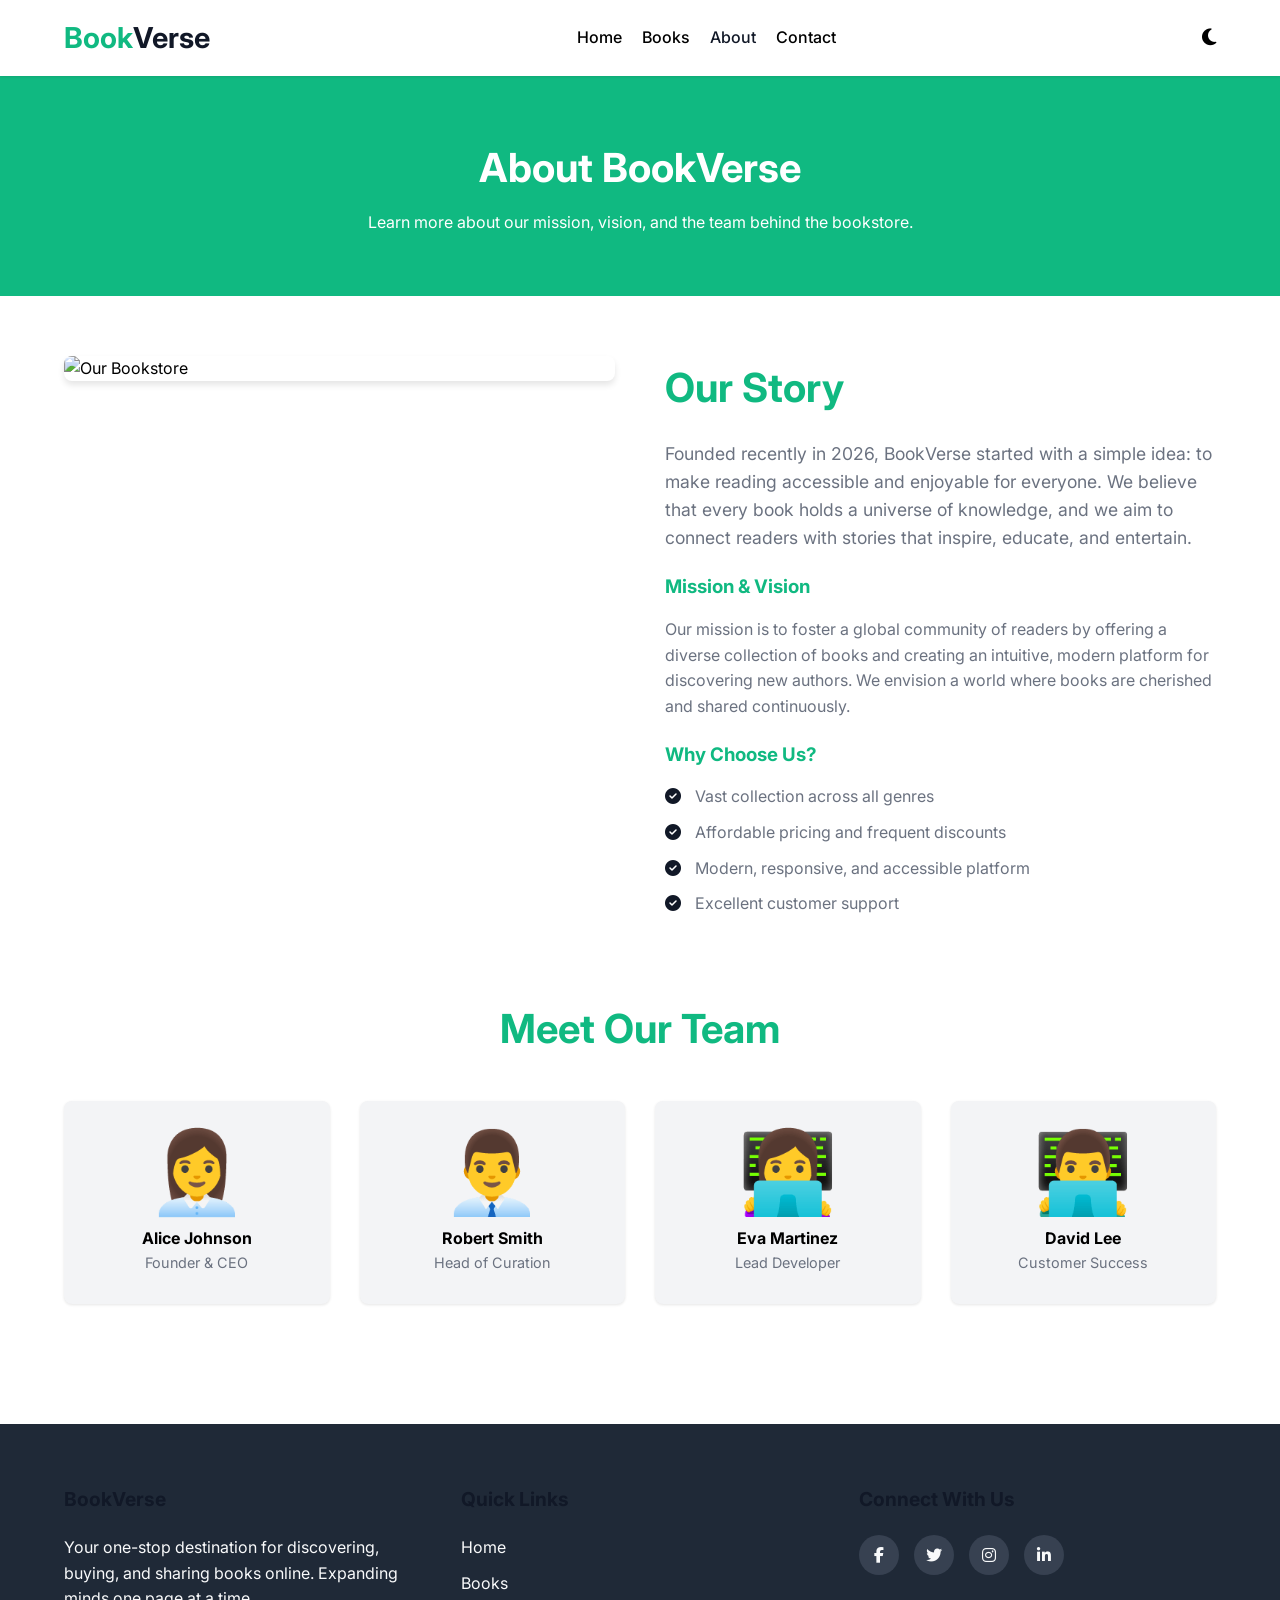
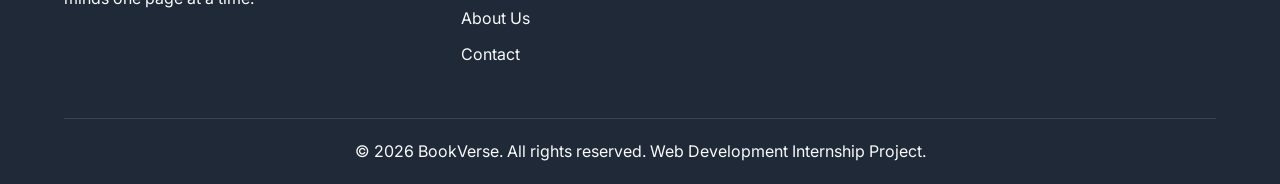
==== about.html @ 565a5a65 "commit" ====
<!DOCTYPE html>
<html lang="en">
<head>
    <meta charset="UTF-8">
    <meta name="viewport" content="width=device-width, initial-scale=1.0">
    <title>BookVerse | About Us</title>
    <!-- Google Fonts -->
    <link href="https://fonts.googleapis.com/css2?family=Inter:wght@300;400;500;600;700&display=swap" rel="stylesheet">
    <!-- FontAwesome for Icons -->
    <link rel="stylesheet" href="https://cdnjs.cloudflare.com/ajax/libs/font-awesome/6.4.0/css/all.min.css">
    <!-- Custom CSS -->
    <link rel="stylesheet" href="style.css">
</head>
<body>
    <!-- Navigation Bar -->
    <nav class="navbar">
        <div class="container nav-container">
            <a href="index.html" class="logo">Book<span>Verse</span></a>
            
            <ul class="nav-links">
                <li><a href="index.html">Home</a></li>
                <li><a href="books.html">Books</a></li>
                <li><a href="about.html" class="active">About</a></li>
                <li><a href="contact.html">Contact</a></li>
            </ul>
            
            <div class="nav-actions">
                <button id="theme-toggle" class="theme-toggle" aria-label="Toggle Theme">
                    <i class="fas fa-moon"></i>
                </button>
                <div class="hamburger">
                    <span></span>
                    <span></span>
                    <span></span>
                </div>
            </div>
        </div>
    </nav>

    <!-- Page Header -->
    <header class="page-header">
        <div class="container">
            <h1>About BookVerse</h1>
            <p>Learn more about our mission, vision, and the team behind the bookstore.</p>
        </div>
    </header>

    <!-- About Section -->
    <section class="about-section">
        <div class="container about-grid">
            <div>
                <img src="https://images.unsplash.com/photo-1521587760476-6c12a4b040da?ixlib=rb-4.0.3&auto=format&fit=crop&w=800&q=80" alt="Our Bookstore" style="border-radius: var(--border-radius); box-shadow: var(--shadow-md);">
            </div>
            <div>
                <h2 class="section-title" style="text-align: left; margin-bottom: 20px;">Our Story</h2>
                <p style="margin-bottom: 20px; font-size: 1.1rem; color: var(--color-text-muted);">Founded recently in 2026, BookVerse started with a simple idea: to make reading accessible and enjoyable for everyone. We believe that every book holds a universe of knowledge, and we aim to connect readers with stories that inspire, educate, and entertain.</p>
                <h3 style="margin-bottom: 15px; color: var(--color-primary);">Mission & Vision</h3>
                <p style="margin-bottom: 20px; color: var(--color-text-muted);">Our mission is to foster a global community of readers by offering a diverse collection of books and creating an intuitive, modern platform for discovering new authors. We envision a world where books are cherished and shared continuously.</p>
                
                <h3 style="margin-bottom: 15px; color: var(--color-primary);">Why Choose Us?</h3>
                <ul style="list-style: none; margin-bottom: 20px; color: var(--color-text-muted);">
                    <li style="margin-bottom: 10px;"><i class="fas fa-check-circle" style="color: var(--color-secondary); margin-right: 10px;"></i> Vast collection across all genres</li>
                    <li style="margin-bottom: 10px;"><i class="fas fa-check-circle" style="color: var(--color-secondary); margin-right: 10px;"></i> Affordable pricing and frequent discounts</li>
                    <li style="margin-bottom: 10px;"><i class="fas fa-check-circle" style="color: var(--color-secondary); margin-right: 10px;"></i> Modern, responsive, and accessible platform</li>
                    <li style="margin-bottom: 10px;"><i class="fas fa-check-circle" style="color: var(--color-secondary); margin-right: 10px;"></i> Excellent customer support</li>
                </ul>
            </div>
        </div>
    </section>

    <!-- Team Section -->
    <section class="container" style="padding-bottom: 60px;">
        <h2 class="section-title">Meet Our Team</h2>
        <div class="team-grid">
            <div class="team-member">
                <div style="font-size: 5rem; line-height: 1; margin: 0 auto 15px;">👩‍💼</div>
                <h4>Alice Johnson</h4>
                <p style="color: var(--color-text-muted); font-size: 0.9rem;">Founder & CEO</p>
            </div>
            <div class="team-member">
                <div style="font-size: 5rem; line-height: 1; margin: 0 auto 15px;">👨‍💼</div>
                <h4>Robert Smith</h4>
                <p style="color: var(--color-text-muted); font-size: 0.9rem;">Head of Curation</p>
            </div>
            <div class="team-member">
                <div style="font-size: 5rem; line-height: 1; margin: 0 auto 15px;">👩‍💻</div>
                <h4>Eva Martinez</h4>
                <p style="color: var(--color-text-muted); font-size: 0.9rem;">Lead Developer</p>
            </div>
            <div class="team-member">
                <div style="font-size: 5rem; line-height: 1; margin: 0 auto 15px;">👨‍💻</div>
                <h4>David Lee</h4>
                <p style="color: var(--color-text-muted); font-size: 0.9rem;">Customer Success</p>
            </div>
        </div>
    </section>

    <!-- Footer -->
    <footer class="footer">
        <div class="container">
            <div class="footer-grid">
                <div>
                    <h3 class="footer-title">BookVerse</h3>
                    <p>Your one-stop destination for discovering, buying, and sharing books online. Expanding minds one page at a time.</p>
                </div>
                <div>
                    <h3 class="footer-title">Quick Links</h3>
                    <ul class="footer-links">
                        <li><a href="index.html">Home</a></li>
                        <li><a href="books.html">Books</a></li>
                        <li><a href="about.html">About Us</a></li>
                        <li><a href="contact.html">Contact</a></li>
                    </ul>
                </div>
                <div>
                    <h3 class="footer-title">Connect With Us</h3>
                    <div class="social-links">
                        <a href="#"><i class="fab fa-facebook-f"></i></a>
                        <a href="#"><i class="fab fa-twitter"></i></a>
                        <a href="#"><i class="fab fa-instagram"></i></a>
                        <a href="#"><i class="fab fa-linkedin-in"></i></a>
                    </div>
                </div>
            </div>
            <div class="footer-bottom">
                <p>&copy; 2026 BookVerse. All rights reserved. Web Development Internship Project.</p>
            </div>
        </div>
    </footer>

    <!-- Back to top button -->
    <button id="back-to-top" class="back-to-top" aria-label="Back to top">
        <i class="fas fa-arrow-up"></i>
    </button>

    <script src="script.js"></script>
</body>
</html>
---- style.css ----
/* =========================================
   BookVerse - Modern Responsive Bookstore
   ========================================= */

/* --- CSS Variables & Theme Configuration --- */
:root {
  /* Light Mode Palette */
  --color-primary: #10b981; /* Emerald Green */
  --color-secondary: #111827; /* Black for buttons/accents */
  --color-bg: #ffffff; /* White */
  --color-surface: #f3f4f6; /* Ash (Light Gray) */
  --color-text: #000000; /* Black */
  --color-text-muted: #6b7280; /* Ash Gray */
  --color-border: #e5e7eb;
  
  /* Shared values */
  --font-main: 'Inter', system-ui, -apple-system, sans-serif;
  --transition-speed: 0.3s;
  --border-radius: 8px;
  --shadow-sm: 0 1px 3px rgba(0,0,0,0.1);
  --shadow-md: 0 4px 6px rgba(0,0,0,0.1);
  --shadow-lg: 0 10px 15px rgba(0,0,0,0.1);
}

/* Dark Mode Palette */
[data-theme="dark"] {
  --color-primary: #8b5cf6; /* Violet */
  --color-secondary: #8b5cf6; /* Violet for buttons/accents */
  --color-bg: #000000; /* Deep Black */
  --color-surface: #111827; /* Dark Ash */
  --color-text: #f3f4f6; /* Light Ash/White */
  --color-text-muted: #9ca3af; /* Ash Gray */
  --color-border: #374151;
}

/* --- Base Styles & Reset --- */
* {
  margin: 0;
  padding: 0;
  box-sizing: border-box;
}

html {
  scroll-behavior: smooth; /* Smooth scrolling */
}

body {
  font-family: var(--font-main);
  background-color: var(--color-bg);
  color: var(--color-text);
  line-height: 1.6;
  transition: background-color var(--transition-speed), color var(--transition-speed);
}

a {
  text-decoration: none;
  color: inherit;
}

ul {
  list-style: none;
}

img {
  max-width: 100%;
  height: auto;
  display: block;
}

/* --- Reusable Components --- */
.container {
  width: 90%;
  max-width: 1200px;
  margin: 0 auto;
}

.btn {
  display: inline-block;
  padding: 10px 20px;
  border-radius: var(--border-radius);
  font-weight: 600;
  cursor: pointer;
  border: none;
  transition: all var(--transition-speed);
}

.btn-primary {
  background-color: var(--color-secondary);
  color: #fff;
}

.btn-primary:hover {
  opacity: 0.85;
  transform: translateY(-2px);
}

.btn-outline {
  background-color: transparent;
  border: 2px solid var(--color-secondary);
  color: var(--color-secondary);
}

.btn-outline:hover {
  background-color: var(--color-secondary);
  color: #fff;
  transform: translateY(-2px);
}

.section-title {
  text-align: center;
  font-size: 2.5rem;
  margin-bottom: 2rem;
  color: var(--color-primary);
}

/* --- Navigation Bar --- */
.navbar {
  position: sticky;
  top: 0;
  z-index: 1000;
  background-color: var(--color-bg);
  box-shadow: var(--shadow-sm);
  padding: 15px 0;
  transition: background-color var(--transition-speed);
}

.nav-container {
  display: flex;
  justify-content: space-between;
  align-items: center;
}

.logo {
  font-size: 1.8rem;
  font-weight: 700;
  color: var(--color-primary);
}

.logo span {
  color: var(--color-secondary);
}

[data-theme="dark"] .logo span {
  color: var(--color-text);
}

.nav-links {
  display: flex;
  gap: 20px;
}

.nav-links a {
  font-weight: 500;
  transition: color var(--transition-speed);
}

.nav-links a:hover, .nav-links a.active {
  color: var(--color-secondary);
}

.nav-actions {
  display: flex;
  align-items: center;
  gap: 15px;
}

.theme-toggle {
  background: none;
  border: none;
  font-size: 1.2rem;
  cursor: pointer;
  color: var(--color-text);
}

/* Hamburger Menu (Mobile) */
.hamburger {
  display: none;
  flex-direction: column;
  gap: 5px;
  cursor: pointer;
}

.hamburger span {
  width: 25px;
  height: 3px;
  background-color: var(--color-text);
  transition: var(--transition-speed);
}

/* --- Hero Section --- */
.hero {
  background-color: var(--color-surface);
  padding: 60px 0;
  display: flex;
  align-items: center;
}

.hero-container {
  display: grid;
  grid-template-columns: 1fr 1fr;
  gap: 40px;
  align-items: center;
}

.hero-content h1 {
  font-size: 3rem;
  color: var(--color-primary);
  margin-bottom: 20px;
}

.hero-content p {
  font-size: 1.2rem;
  margin-bottom: 30px;
  color: var(--color-text-muted);
}

.hero-buttons {
  display: flex;
  gap: 15px;
}

/* Image Slider */
.hero-slider {
  position: relative;
  overflow: hidden;
  border-radius: var(--border-radius);
  box-shadow: var(--shadow-lg);
}

.slider-images {
  display: flex;
  transition: transform 0.5s ease-in-out;
}

.slider-images img {
  width: 100%;
  flex-shrink: 0;
  aspect-ratio: 16/9;
  object-fit: cover;
}

/* --- Featured Books & Cards --- */
.featured-books, .all-books {
  padding: 60px 0;
}

.books-grid {
  display: grid;
  grid-template-columns: repeat(auto-fit, minmax(250px, 1fr));
  gap: 30px;
}

.book-card {
  background-color: var(--color-surface);
  border-radius: var(--border-radius);
  overflow: hidden;
  box-shadow: var(--shadow-md);
  transition: transform var(--transition-speed), box-shadow var(--transition-speed);
  display: flex;
  flex-direction: column;
}

.book-card:hover {
  transform: translateY(-10px);
  box-shadow: var(--shadow-lg);
}

.book-cover {
  height: 300px;
  overflow: hidden;
  position: relative;
}

.book-cover img {
  width: 100%;
  height: 100%;
  object-fit: cover;
  transition: transform var(--transition-speed);
}

.book-card:hover .book-cover img {
  transform: scale(1.05);
}

.book-info {
  padding: 20px;
  flex-grow: 1;
  display: flex;
  flex-direction: column;
}

.book-title {
  font-size: 1.2rem;
  font-weight: 600;
  margin-bottom: 5px;
}

.book-author {
  color: var(--color-text-muted);
  font-size: 0.9rem;
  margin-bottom: 10px;
}

.book-rating {
  color: #fbbf24; /* Star gold */
  margin-bottom: 15px;
}

.book-footer {
  margin-top: auto;
  display: flex;
  justify-content: space-between;
  align-items: center;
}

.book-price {
  font-size: 1.25rem;
  font-weight: 700;
  color: var(--color-primary);
}

/* --- Categories Section --- */
.categories {
  padding: 60px 0;
  background-color: var(--color-surface);
}

.categories-grid {
  display: grid;
  grid-template-columns: repeat(auto-fit, minmax(150px, 1fr));
  gap: 20px;
}

.category-card {
  background-color: var(--color-bg);
  padding: 30px 20px;
  text-align: center;
  border-radius: var(--border-radius);
  box-shadow: var(--shadow-sm);
  transition: var(--transition-speed);
  cursor: pointer;
}

.category-card:hover {
  background-color: var(--color-primary);
  color: #fff;
  transform: translateY(-5px);
}

.category-card i {
  font-size: 2rem;
  margin-bottom: 15px;
  color: var(--color-secondary);
}

.category-card:hover i {
  color: #fff;
}

/* --- Animated Counters --- */
.stats {
  padding: 60px 0;
  background-color: var(--color-primary);
  color: #fff;
}

.stats-grid {
  display: grid;
  grid-template-columns: repeat(3, 1fr);
  text-align: center;
  gap: 30px;
}

.stat-item h3 {
  font-size: 3rem;
  margin-bottom: 10px;
  color: #111827;
}

/* --- Customer Reviews --- */
.reviews {
  padding: 60px 0;
}

.reviews-grid {
  display: grid;
  grid-template-columns: repeat(auto-fit, minmax(300px, 1fr));
  gap: 30px;
}

.review-card {
  background-color: var(--color-surface);
  padding: 30px;
  border-radius: var(--border-radius);
  box-shadow: var(--shadow-sm);
}

.review-text {
  font-style: italic;
  margin-bottom: 20px;
}

.review-author {
  display: flex;
  align-items: center;
  gap: 15px;
}

.review-author img {
  width: 50px;
  height: 50px;
  border-radius: 50%;
  object-fit: cover;
}

/* --- Search Bar --- */
.search-container {
  margin: 40px auto;
  max-width: 600px;
  display: flex;
  gap: 10px;
}

.search-input {
  flex-grow: 1;
  padding: 12px 20px;
  border: 1px solid var(--color-border);
  border-radius: var(--border-radius);
  font-size: 1rem;
  background-color: var(--color-surface);
  color: var(--color-text);
}

/* --- Contact & About Pages --- */
.page-header {
  background-color: var(--color-primary);
  color: #fff;
  padding: 60px 0;
  text-align: center;
}

.page-header h1 {
  font-size: 2.5rem;
  margin-bottom: 10px;
}

.contact-section, .about-section {
  padding: 60px 0;
}

.contact-grid, .about-grid {
  display: grid;
  grid-template-columns: 1fr 1fr;
  gap: 50px;
}

.contact-form {
  background-color: var(--color-surface);
  padding: 30px;
  border-radius: var(--border-radius);
  box-shadow: var(--shadow-sm);
}

.form-group {
  margin-bottom: 20px;
}

.form-group label {
  display: block;
  margin-bottom: 8px;
  font-weight: 500;
}

.form-group input, .form-group textarea {
  width: 100%;
  padding: 12px;
  border: 1px solid var(--color-border);
  border-radius: var(--border-radius);
  background-color: var(--color-bg);
  color: var(--color-text);
  font-family: inherit;
}

.form-group textarea {
  resize: vertical;
  min-height: 120px;
}

.form-error {
  color: #ef4444;
  font-size: 0.85rem;
  margin-top: 5px;
  display: none;
}

.contact-info-item {
  display: flex;
  align-items: flex-start;
  gap: 15px;
  margin-bottom: 25px;
}

.contact-info-item i {
  font-size: 1.5rem;
  color: var(--color-secondary);
}

/* --- About Team --- */
.team-grid {
  display: grid;
  grid-template-columns: repeat(auto-fit, minmax(200px, 1fr));
  gap: 30px;
  margin-top: 40px;
}

.team-member {
  text-align: center;
  background-color: var(--color-surface);
  padding: 30px;
  border-radius: var(--border-radius);
  box-shadow: var(--shadow-sm);
}

.team-member img {
  width: 120px;
  height: 120px;
  border-radius: 50%;
  object-fit: cover;
  margin: 0 auto 15px;
}

/* --- Footer --- */
.footer {
  background-color: #1f2937;
  color: #f9fafb;
  padding: 60px 0 20px;
  margin-top: 60px;
}

.footer-grid {
  display: grid;
  grid-template-columns: repeat(auto-fit, minmax(200px, 1fr));
  gap: 40px;
  margin-bottom: 40px;
}

.footer-title {
  font-size: 1.2rem;
  color: var(--color-secondary);
  margin-bottom: 20px;
}

.footer-links li {
  margin-bottom: 10px;
}

.footer-links a:hover {
  color: var(--color-secondary);
}

.social-links {
  display: flex;
  gap: 15px;
}

.social-links a {
  display: inline-flex;
  align-items: center;
  justify-content: center;
  width: 40px;
  height: 40px;
  border-radius: 50%;
  background-color: #374151;
  transition: var(--transition-speed);
}

.social-links a:hover {
  background-color: var(--color-secondary);
  transform: translateY(-3px);
}

.footer-bottom {
  text-align: center;
  padding-top: 20px;
  border-top: 1px solid #374151;
}

/* --- Back to top button --- */
.back-to-top {
  position: fixed;
  bottom: 30px;
  right: 30px;
  width: 50px;
  height: 50px;
  border-radius: 50%;
  background-color: var(--color-primary);
  color: #fff;
  border: none;
  cursor: pointer;
  display: flex;
  align-items: center;
  justify-content: center;
  font-size: 1.2rem;
  box-shadow: var(--shadow-lg);
  opacity: 0;
  visibility: hidden;
  transition: all var(--transition-speed);
  z-index: 999;
}

.back-to-top.show {
  opacity: 1;
  visibility: visible;
}

.back-to-top:hover {
  background-color: var(--color-secondary);
  transform: translateY(-5px);
}

/* --- Book Details Modal --- */
.modal-overlay {
  position: fixed;
  top: 0;
  left: 0;
  width: 100%;
  height: 100%;
  background: rgba(0, 0, 0, 0.6);
  display: flex;
  justify-content: center;
  align-items: center;
  z-index: 2000;
  opacity: 0;
  visibility: hidden;
  transition: all var(--transition-speed);
}

.modal-overlay.show {
  opacity: 1;
  visibility: visible;
}

.modal-content {
  background-color: var(--color-bg);
  padding: 30px;
  border-radius: var(--border-radius);
  max-width: 600px;
  width: 90%;
  position: relative;
  transform: translateY(-20px);
  transition: all var(--transition-speed);
  box-shadow: var(--shadow-lg);
  display: flex;
  gap: 20px;
}

.modal-overlay.show .modal-content {
  transform: translateY(0);
}

.modal-close {
  position: absolute;
  top: 15px;
  right: 15px;
  background: none;
  border: none;
  font-size: 1.5rem;
  cursor: pointer;
  color: var(--color-text);
  transition: color var(--transition-speed);
}

.modal-close:hover {
  color: #ef4444;
}

.modal-body {
  display: flex;
  flex-direction: column;
}

.modal-body h3 {
  color: var(--color-primary);
  margin-bottom: 5px;
  font-size: 1.5rem;
}

.modal-body p.author {
  color: var(--color-text-muted);
  font-size: 0.9rem;
  margin-bottom: 15px;
}

.modal-body p.desc {
  font-size: 1rem;
  line-height: 1.6;
}

.modal-image {
  width: 150px;
  flex-shrink: 0;
}
.modal-image img {
  border-radius: var(--border-radius);
  box-shadow: var(--shadow-sm);
}

/* --- Responsive Media Queries --- */
@media (max-width: 768px) {
  /* Hamburger Menu Toggle */
  .hamburger {
    display: flex;
  }
  
  .nav-links {
    position: absolute;
    top: 100%;
    left: -100%;
    width: 100%;
    background-color: var(--color-bg);
    flex-direction: column;
    text-align: center;
    padding: 20px 0;
    box-shadow: var(--shadow-md);
    transition: left 0.3s ease;
  }
  
  .nav-links.active {
    left: 0;
  }
  
  .hero-container, .contact-grid, .about-grid {
    grid-template-columns: 1fr;
  }
  
  .stats-grid {
    grid-template-columns: 1fr;
    gap: 40px;
  }
  
  .hero-content h1 {
    font-size: 2.2rem;
  }
  
  .modal-content {
    flex-direction: column;
    align-items: center;
    text-align: center;
  }
}
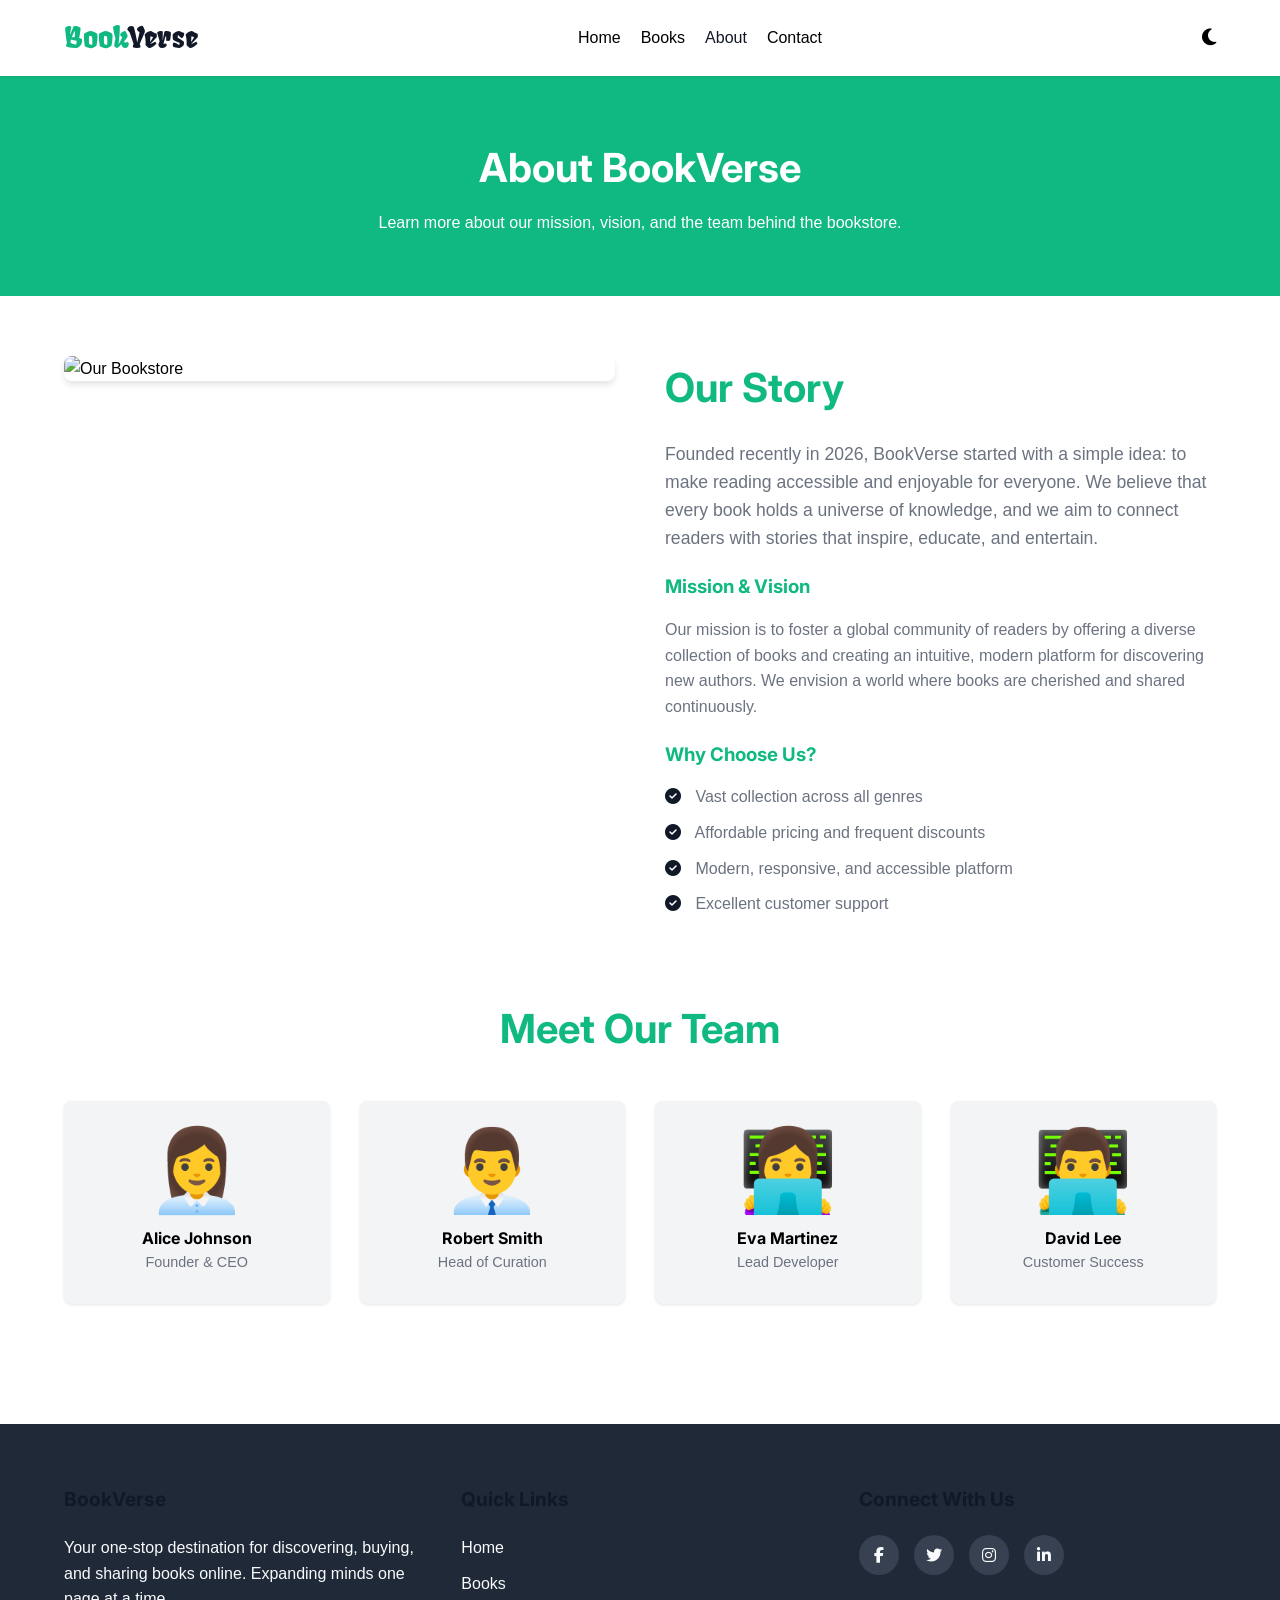
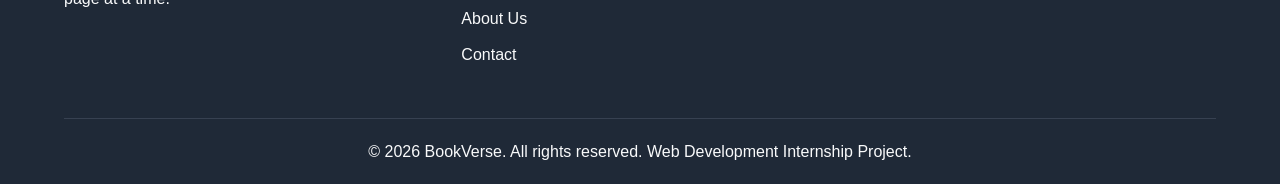
==== commit c9e24b38: "new commit" ====
--- a/about.html
+++ b/about.html
@@ -6,6 +6,7 @@
     <title>BookVerse | About Us</title>
     <!-- Google Fonts -->
     <link href="https://fonts.googleapis.com/css2?family=Inter:wght@300;400;500;600;700&display=swap" rel="stylesheet">
+    <link href="https://fonts.googleapis.com/css2?family=Fruktur:ital@0;1&display=swap" rel="stylesheet">
     <!-- FontAwesome for Icons -->
     <link rel="stylesheet" href="https://cdnjs.cloudflare.com/ajax/libs/font-awesome/6.4.0/css/all.min.css">
     <!-- Custom CSS -->
--- a/style.css
+++ b/style.css
@@ -14,7 +14,8 @@
   --color-border: #e5e7eb;
   
   /* Shared values */
-  --font-main: 'Inter', system-ui, -apple-system, sans-serif;
+  --font-title: 'Inter', system-ui, -apple-system, sans-serif;
+  --font-content: sans-serif;
   --transition-speed: 0.3s;
   --border-radius: 8px;
   --shadow-sm: 0 1px 3px rgba(0,0,0,0.1);
@@ -45,11 +46,15 @@
 }
 
 body {
-  font-family: var(--font-main);
+  font-family: var(--font-content);
   background-color: var(--color-bg);
   color: var(--color-text);
   line-height: 1.6;
   transition: background-color var(--transition-speed), color var(--transition-speed);
+}
+
+h1, h2, h3, h4, h5, h6, .logo {
+  font-family: var(--font-title);
 }
 
 a {
@@ -131,8 +136,9 @@
 }
 
 .logo {
+  font-family: "Fruktur", system-ui;
   font-size: 1.8rem;
-  font-weight: 700;
+  font-weight: 400;
   color: var(--color-primary);
 }
 
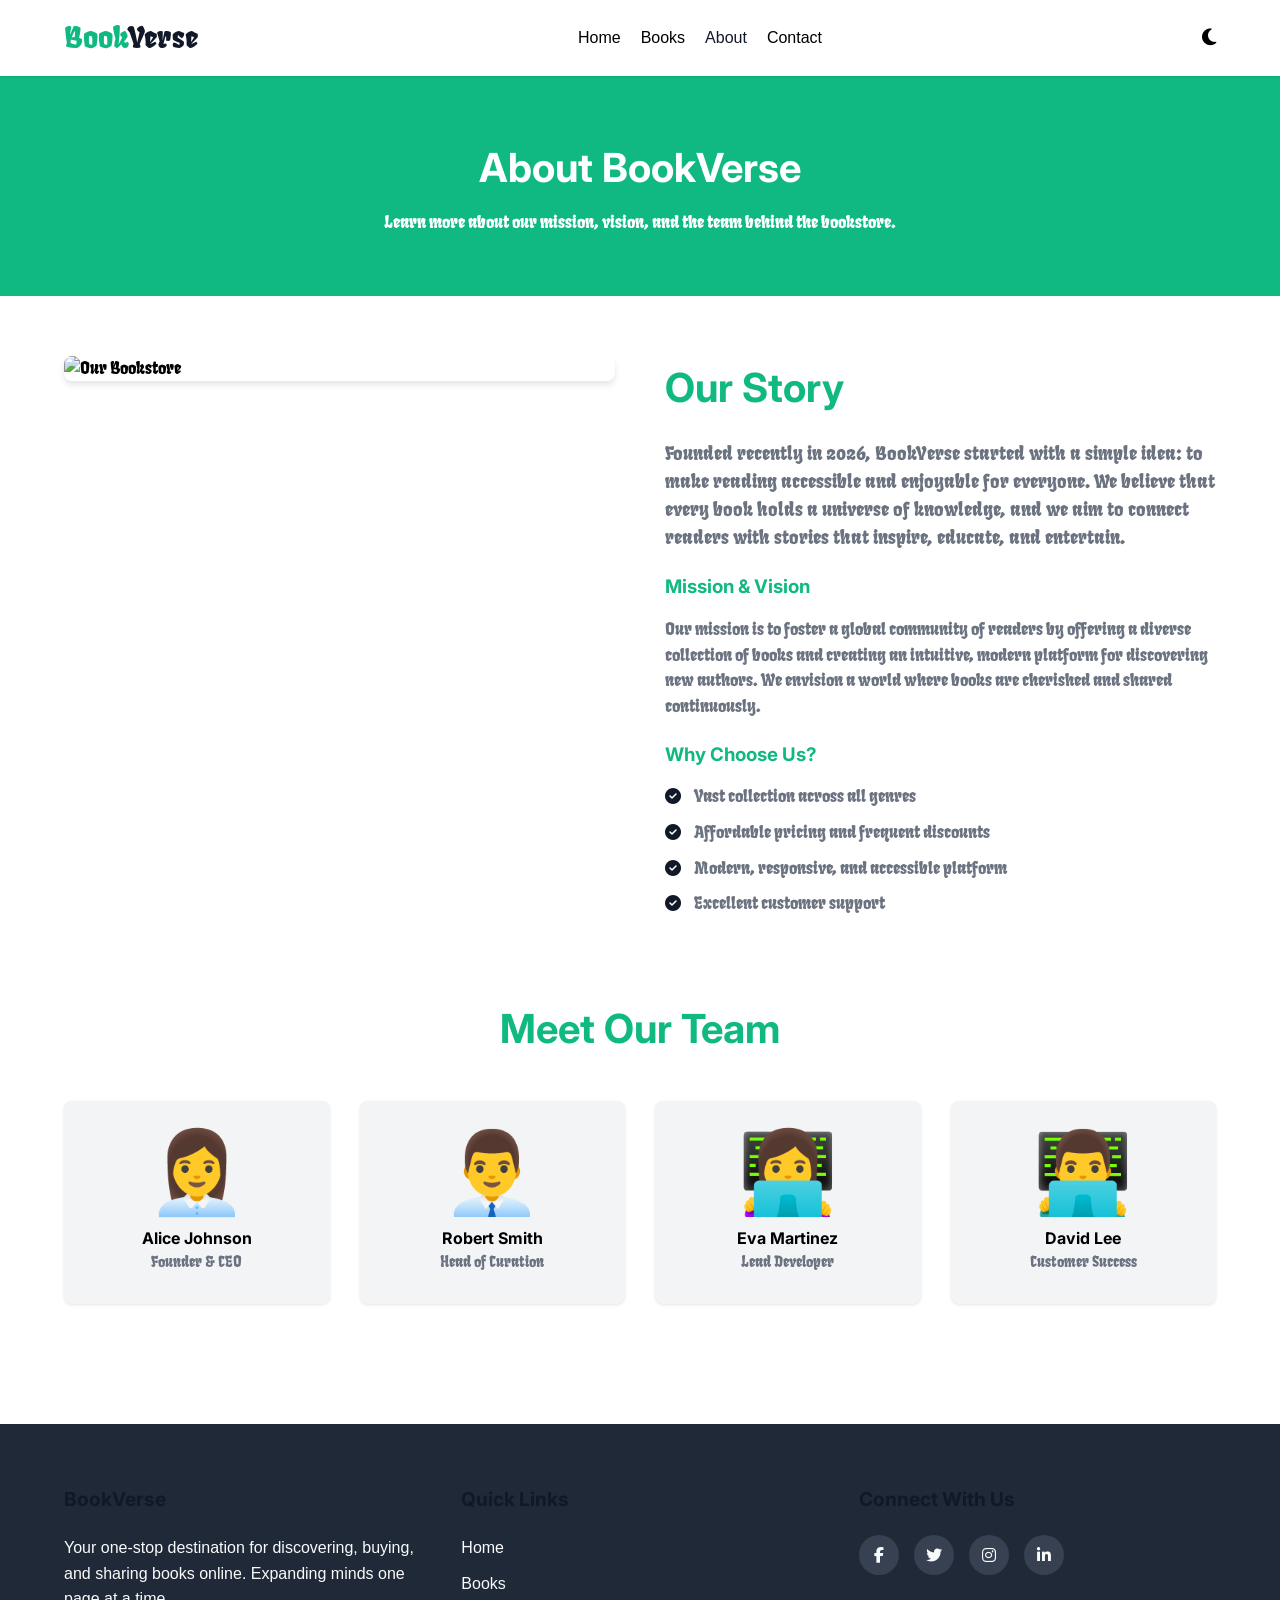
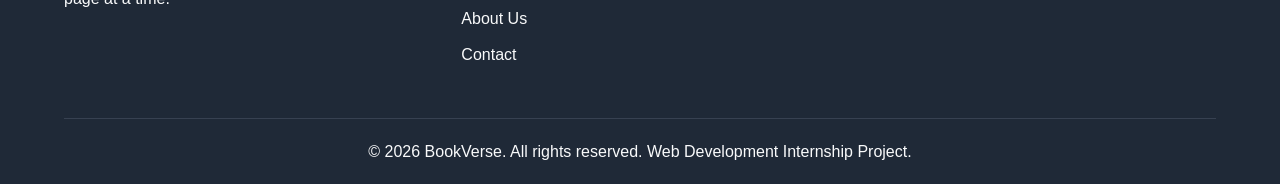
==== commit 54bf9094: "commit" ====
--- a/about.html
+++ b/about.html
@@ -39,7 +39,7 @@
     </nav>
 
     <!-- Page Header -->
-    <header class="page-header">
+    <header class="page-header fruktur-regular">
         <div class="container">
             <h1>About BookVerse</h1>
             <p>Learn more about our mission, vision, and the team behind the bookstore.</p>
@@ -47,7 +47,7 @@
     </header>
 
     <!-- About Section -->
-    <section class="about-section">
+    <section class="about-section fruktur-regular">
         <div class="container about-grid">
             <div>
                 <img src="https://images.unsplash.com/photo-1521587760476-6c12a4b040da?ixlib=rb-4.0.3&auto=format&fit=crop&w=800&q=80" alt="Our Bookstore" style="border-radius: var(--border-radius); box-shadow: var(--shadow-md);">
@@ -70,7 +70,7 @@
     </section>
 
     <!-- Team Section -->
-    <section class="container" style="padding-bottom: 60px;">
+    <section class="container fruktur-regular" style="padding-bottom: 60px;">
         <h2 class="section-title">Meet Our Team</h2>
         <div class="team-grid">
             <div class="team-member">
--- a/style.css
+++ b/style.css
@@ -140,6 +140,18 @@
   font-size: 1.8rem;
   font-weight: 400;
   color: var(--color-primary);
+}
+
+.fruktur-regular {
+  font-family: "Fruktur", system-ui;
+  font-weight: 400;
+  font-style: normal;
+}
+
+.fruktur-regular-italic {
+  font-family: "Fruktur", system-ui;
+  font-weight: 400;
+  font-style: italic;
 }
 
 .logo span {
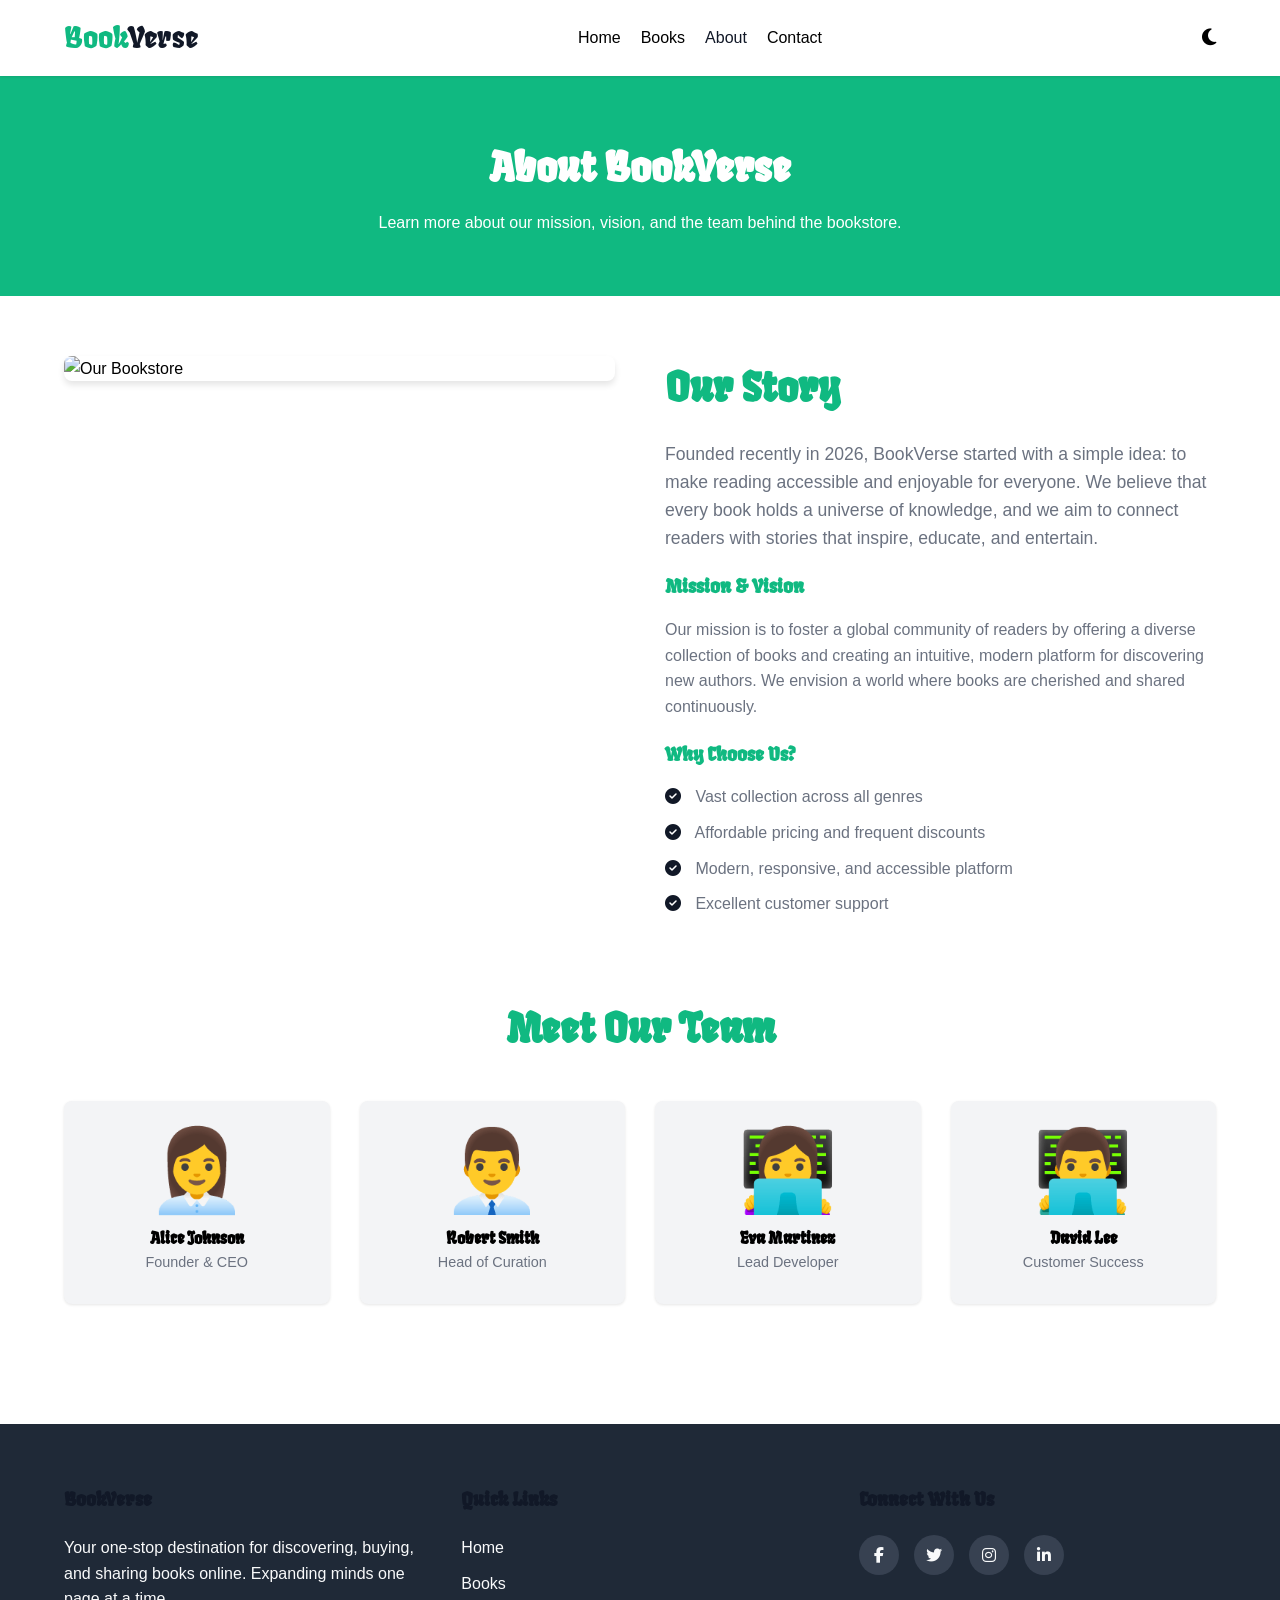
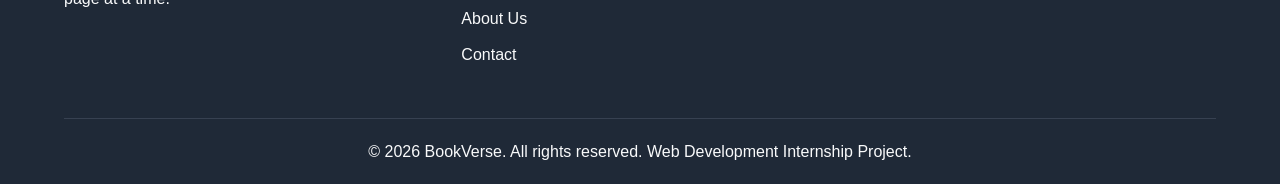
==== commit b265801a: "commit" ====
--- a/about.html
+++ b/about.html
@@ -39,7 +39,7 @@
     </nav>
 
     <!-- Page Header -->
-    <header class="page-header fruktur-regular">
+    <header class="page-header">
         <div class="container">
             <h1>About BookVerse</h1>
             <p>Learn more about our mission, vision, and the team behind the bookstore.</p>
@@ -47,7 +47,7 @@
     </header>
 
     <!-- About Section -->
-    <section class="about-section fruktur-regular">
+    <section class="about-section">
         <div class="container about-grid">
             <div>
                 <img src="https://images.unsplash.com/photo-1521587760476-6c12a4b040da?ixlib=rb-4.0.3&auto=format&fit=crop&w=800&q=80" alt="Our Bookstore" style="border-radius: var(--border-radius); box-shadow: var(--shadow-md);">
@@ -70,7 +70,7 @@
     </section>
 
     <!-- Team Section -->
-    <section class="container fruktur-regular" style="padding-bottom: 60px;">
+    <section class="container" style="padding-bottom: 60px;">
         <h2 class="section-title">Meet Our Team</h2>
         <div class="team-grid">
             <div class="team-member">
--- a/style.css
+++ b/style.css
@@ -14,7 +14,7 @@
   --color-border: #e5e7eb;
   
   /* Shared values */
-  --font-title: 'Inter', system-ui, -apple-system, sans-serif;
+  --font-title: 'Fruktur', system-ui, -apple-system, sans-serif;
   --font-content: sans-serif;
   --transition-speed: 0.3s;
   --border-radius: 8px;
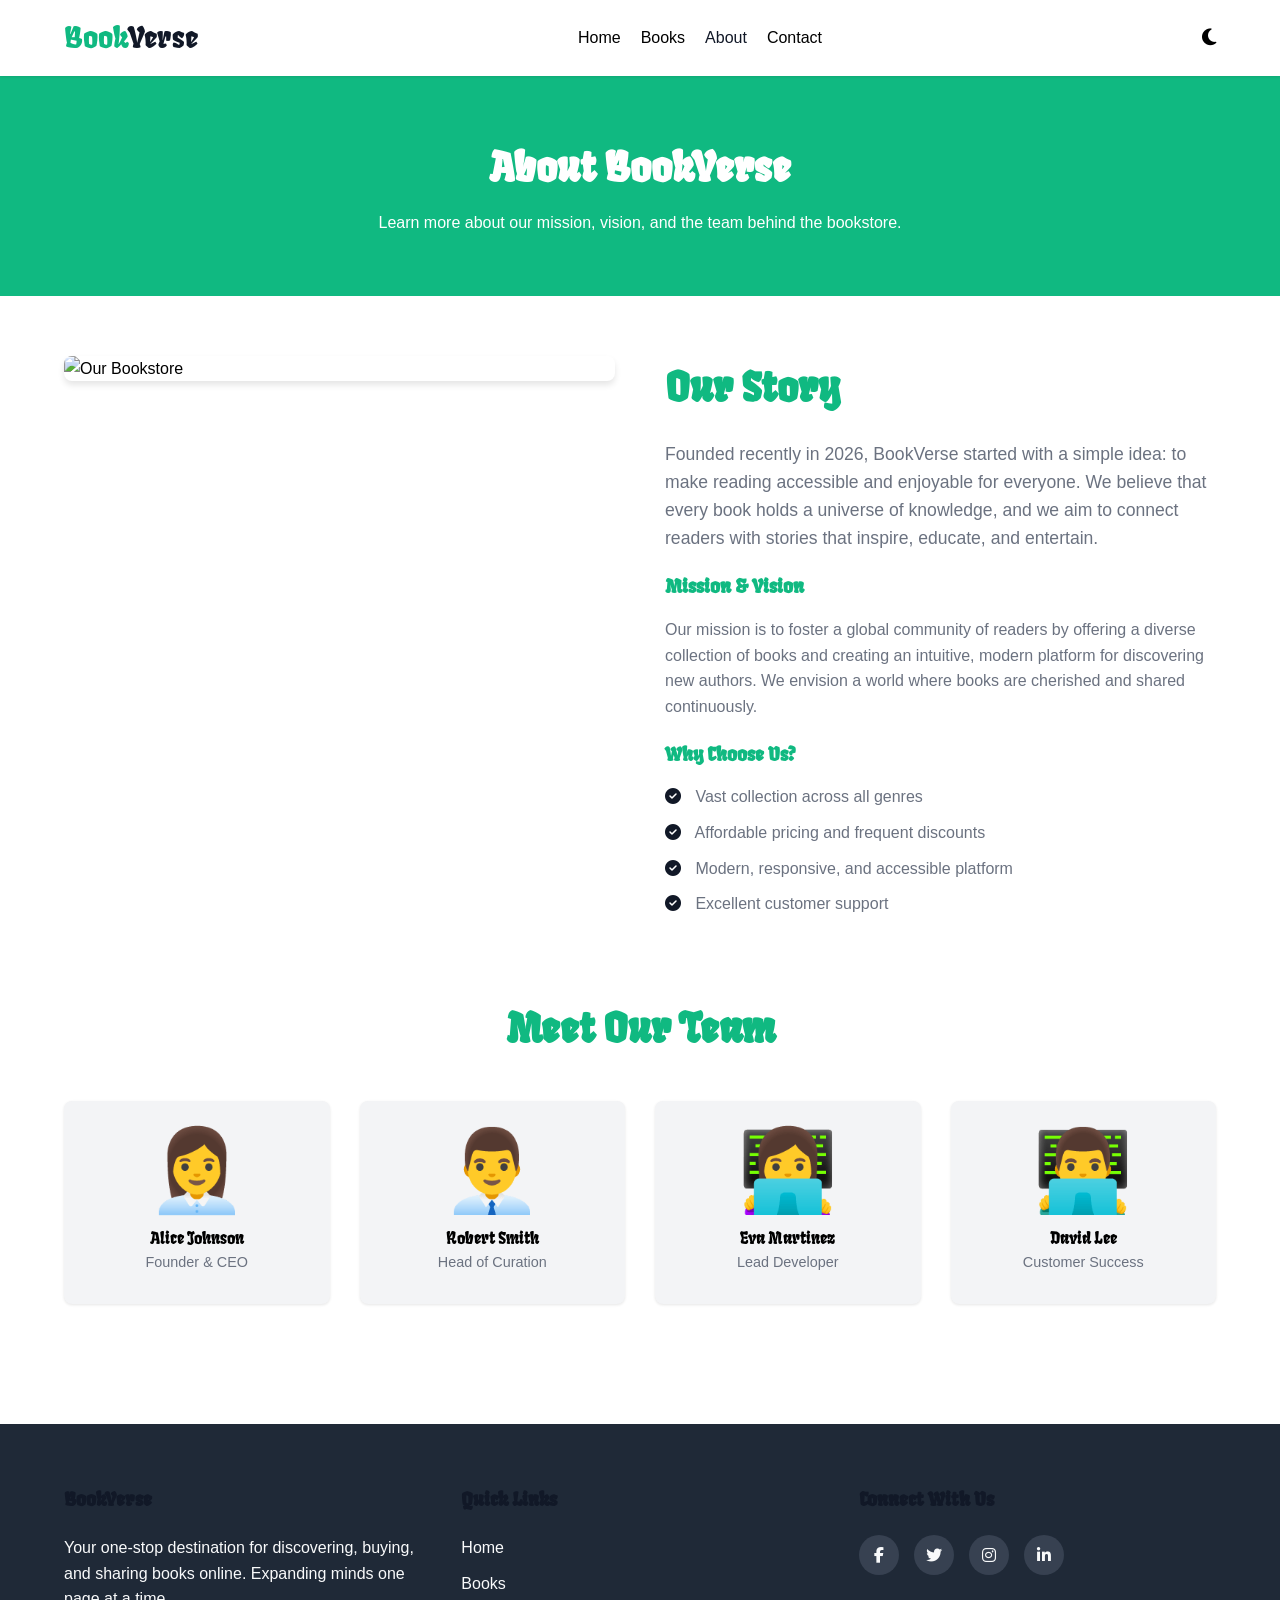
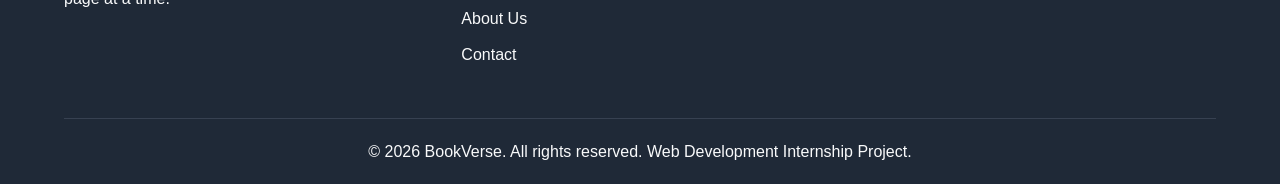
==== commit be5623c5: "new" ====
--- a/about.html
+++ b/about.html
@@ -75,22 +75,22 @@
         <div class="team-grid">
             <div class="team-member">
                 <div style="font-size: 5rem; line-height: 1; margin: 0 auto 15px;">👩‍💼</div>
-                <h4>Alice Johnson</h4>
+                <h4 class="fruktur-regular">Alice Johnson</h4>
                 <p style="color: var(--color-text-muted); font-size: 0.9rem;">Founder & CEO</p>
             </div>
             <div class="team-member">
                 <div style="font-size: 5rem; line-height: 1; margin: 0 auto 15px;">👨‍💼</div>
-                <h4>Robert Smith</h4>
+                <h4 class="fruktur-regular">Robert Smith</h4>
                 <p style="color: var(--color-text-muted); font-size: 0.9rem;">Head of Curation</p>
             </div>
             <div class="team-member">
                 <div style="font-size: 5rem; line-height: 1; margin: 0 auto 15px;">👩‍💻</div>
-                <h4>Eva Martinez</h4>
+                <h4 class="fruktur-regular">Eva Martinez</h4>
                 <p style="color: var(--color-text-muted); font-size: 0.9rem;">Lead Developer</p>
             </div>
             <div class="team-member">
                 <div style="font-size: 5rem; line-height: 1; margin: 0 auto 15px;">👨‍💻</div>
-                <h4>David Lee</h4>
+                <h4 class="fruktur-regular">David Lee</h4>
                 <p style="color: var(--color-text-muted); font-size: 0.9rem;">Customer Success</p>
             </div>
         </div>
--- a/style.css
+++ b/style.css
@@ -118,6 +118,13 @@
   color: var(--color-primary);
 }
 
+.review-header h4 {
+  font-family: "Fruktur", system-ui;
+  font-weight: 400;
+  margin-bottom: 5px;
+  color: var(--color-primary);
+}
+
 /* --- Navigation Bar --- */
 .navbar {
   position: sticky;
@@ -314,8 +321,10 @@
 }
 
 .book-author {
+  font-family: "Fruktur", system-ui;
+  font-weight: 400;
   color: var(--color-text-muted);
-  font-size: 0.9rem;
+  font-size: 1.1rem;
   margin-bottom: 10px;
 }
 
@@ -545,6 +554,12 @@
   border-radius: 50%;
   object-fit: cover;
   margin: 0 auto 15px;
+}
+
+.team-member h4 {
+  font-family: "Fruktur", system-ui !important;
+  font-weight: 400 !important;
+  font-style: normal !important;
 }
 
 /* --- Footer --- */
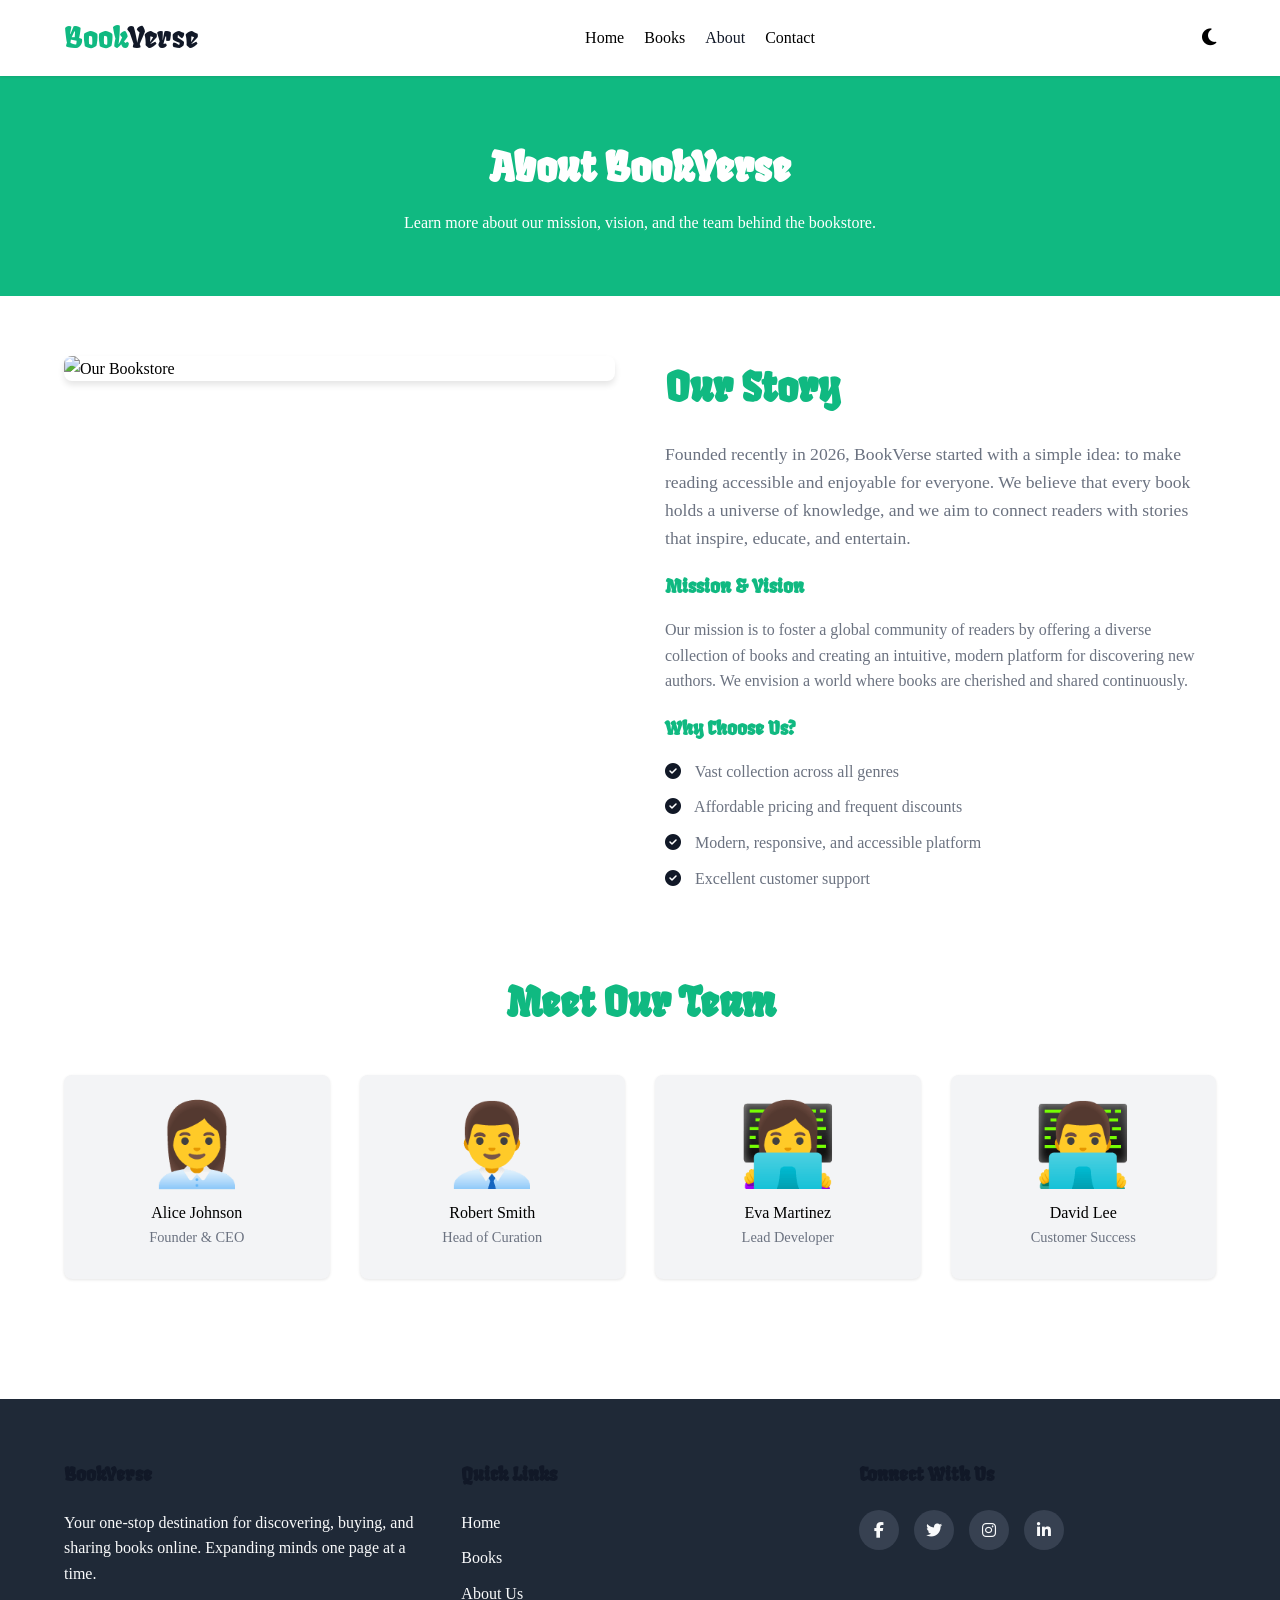
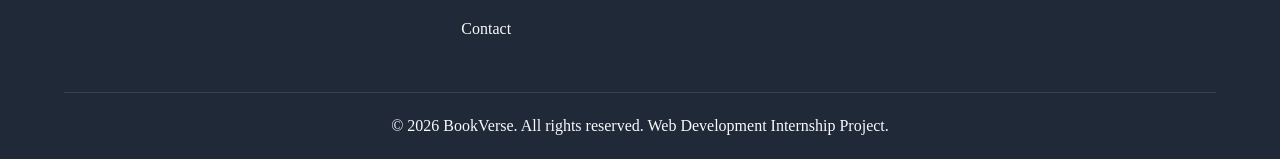
==== commit bc9143f2: "new" ====
--- a/about.html
+++ b/about.html
@@ -7,6 +7,7 @@
     <!-- Google Fonts -->
     <link href="https://fonts.googleapis.com/css2?family=Inter:wght@300;400;500;600;700&display=swap" rel="stylesheet">
     <link href="https://fonts.googleapis.com/css2?family=Fruktur:ital@0;1&display=swap" rel="stylesheet">
+    <link href="https://fonts.googleapis.com/css2?family=Playpen+Sans:wght@100..800&display=swap" rel="stylesheet">
     <!-- FontAwesome for Icons -->
     <link rel="stylesheet" href="https://cdnjs.cloudflare.com/ajax/libs/font-awesome/6.4.0/css/all.min.css">
     <!-- Custom CSS -->
@@ -39,7 +40,7 @@
     </nav>
 
     <!-- Page Header -->
-    <header class="page-header">
+    <header class="page-header playpen-sans">
         <div class="container">
             <h1>About BookVerse</h1>
             <p>Learn more about our mission, vision, and the team behind the bookstore.</p>
@@ -47,7 +48,7 @@
     </header>
 
     <!-- About Section -->
-    <section class="about-section">
+    <section class="about-section playpen-sans">
         <div class="container about-grid">
             <div>
                 <img src="https://images.unsplash.com/photo-1521587760476-6c12a4b040da?ixlib=rb-4.0.3&auto=format&fit=crop&w=800&q=80" alt="Our Bookstore" style="border-radius: var(--border-radius); box-shadow: var(--shadow-md);">
@@ -70,27 +71,27 @@
     </section>
 
     <!-- Team Section -->
-    <section class="container" style="padding-bottom: 60px;">
+    <section class="container playpen-sans" style="padding-bottom: 60px;">
         <h2 class="section-title">Meet Our Team</h2>
         <div class="team-grid">
             <div class="team-member">
                 <div style="font-size: 5rem; line-height: 1; margin: 0 auto 15px;">👩‍💼</div>
-                <h4 class="fruktur-regular">Alice Johnson</h4>
+                <h4 class="playpen-sans">Alice Johnson</h4>
                 <p style="color: var(--color-text-muted); font-size: 0.9rem;">Founder & CEO</p>
             </div>
             <div class="team-member">
                 <div style="font-size: 5rem; line-height: 1; margin: 0 auto 15px;">👨‍💼</div>
-                <h4 class="fruktur-regular">Robert Smith</h4>
+                <h4 class="playpen-sans">Robert Smith</h4>
                 <p style="color: var(--color-text-muted); font-size: 0.9rem;">Head of Curation</p>
             </div>
             <div class="team-member">
                 <div style="font-size: 5rem; line-height: 1; margin: 0 auto 15px;">👩‍💻</div>
-                <h4 class="fruktur-regular">Eva Martinez</h4>
+                <h4 class="playpen-sans">Eva Martinez</h4>
                 <p style="color: var(--color-text-muted); font-size: 0.9rem;">Lead Developer</p>
             </div>
             <div class="team-member">
                 <div style="font-size: 5rem; line-height: 1; margin: 0 auto 15px;">👨‍💻</div>
-                <h4 class="fruktur-regular">David Lee</h4>
+                <h4 class="playpen-sans">David Lee</h4>
                 <p style="color: var(--color-text-muted); font-size: 0.9rem;">Customer Success</p>
             </div>
         </div>
--- a/style.css
+++ b/style.css
@@ -15,7 +15,7 @@
   
   /* Shared values */
   --font-title: 'Fruktur', system-ui, -apple-system, sans-serif;
-  --font-content: sans-serif;
+  --font-content: "Playpen Sans", cursive;
   --transition-speed: 0.3s;
   --border-radius: 8px;
   --shadow-sm: 0 1px 3px rgba(0,0,0,0.1);
@@ -119,8 +119,6 @@
 }
 
 .review-header h4 {
-  font-family: "Fruktur", system-ui;
-  font-weight: 400;
   margin-bottom: 5px;
   color: var(--color-primary);
 }
@@ -161,6 +159,13 @@
   font-style: italic;
 }
 
+.playpen-sans {
+  font-family: "Playpen Sans", cursive;
+  font-optical-sizing: auto;
+  font-weight: 500;
+  font-style: normal;
+}
+
 .logo span {
   color: var(--color-secondary);
 }
@@ -321,8 +326,6 @@
 }
 
 .book-author {
-  font-family: "Fruktur", system-ui;
-  font-weight: 400;
   color: var(--color-text-muted);
   font-size: 1.1rem;
   margin-bottom: 10px;
@@ -556,11 +559,7 @@
   margin: 0 auto 15px;
 }
 
-.team-member h4 {
-  font-family: "Fruktur", system-ui !important;
-  font-weight: 400 !important;
-  font-style: normal !important;
-}
+/* Removed Fruktur override for team member names */
 
 /* --- Footer --- */
 .footer {
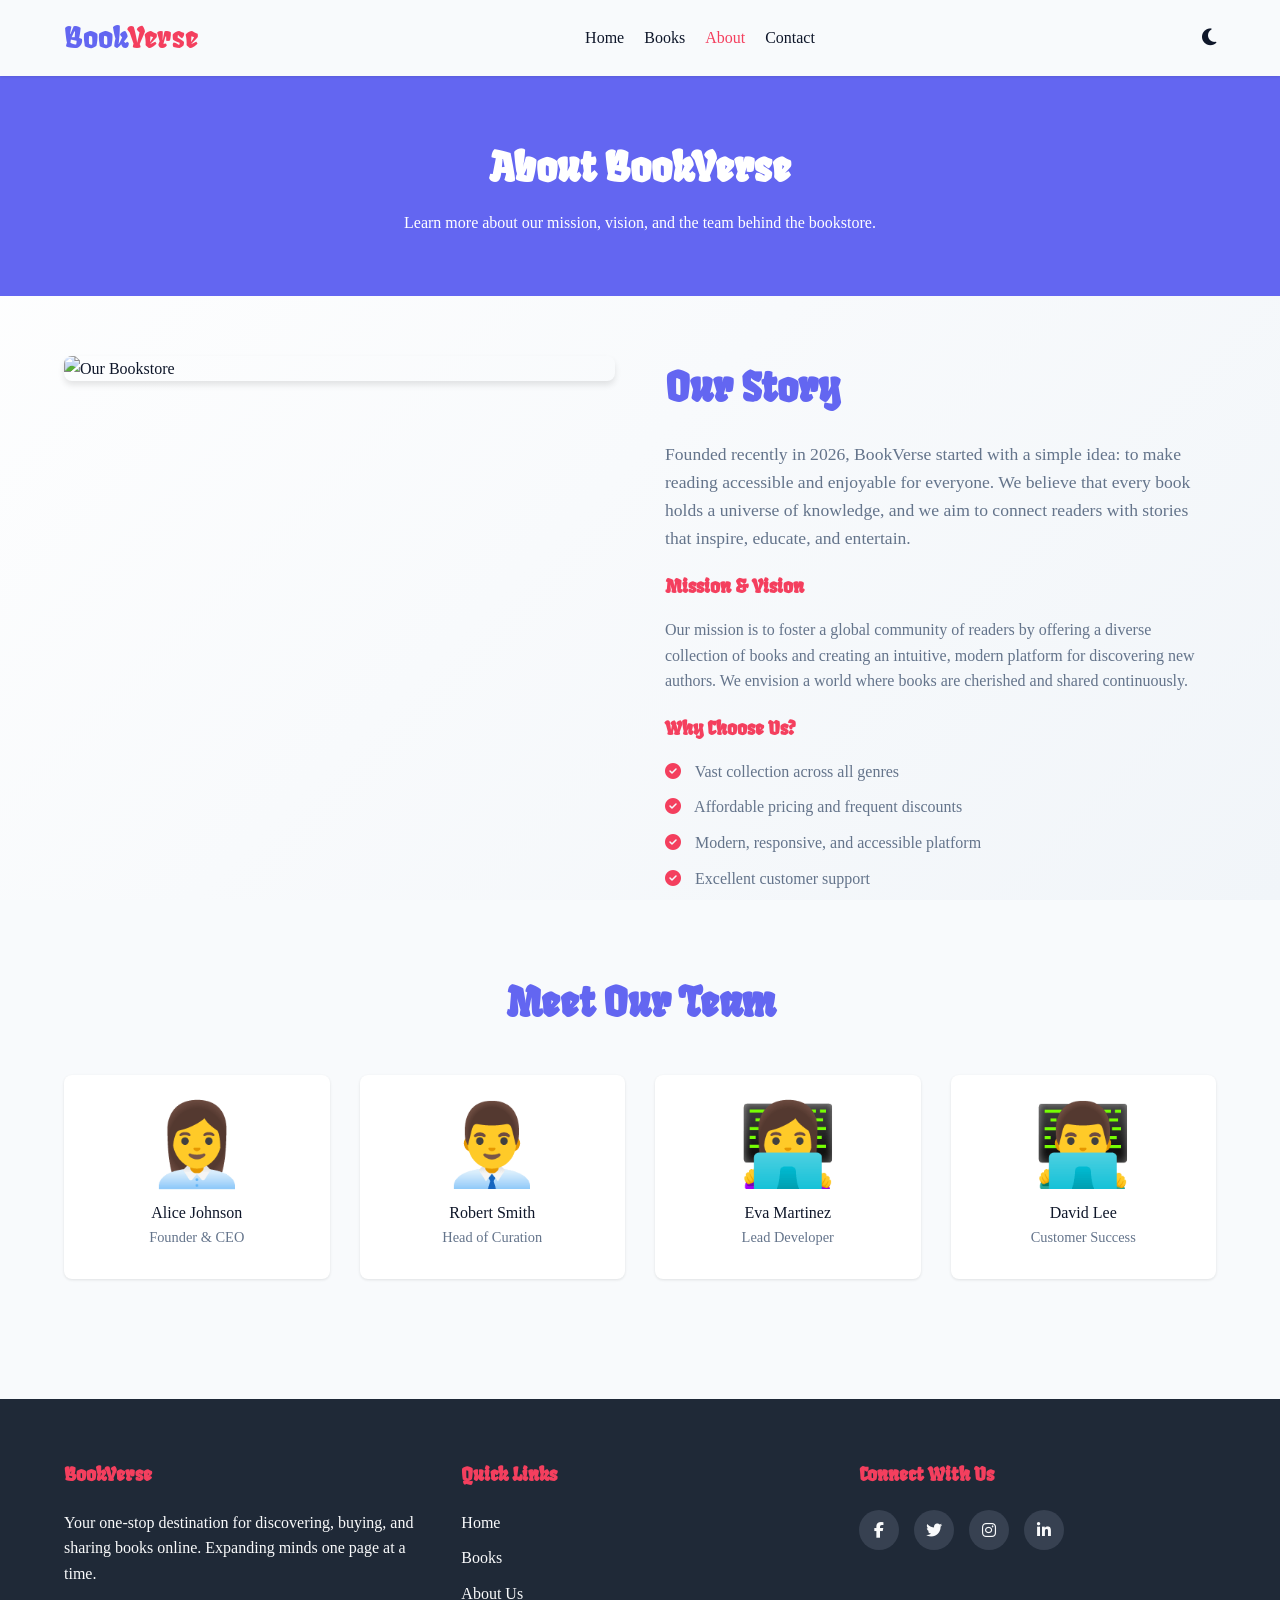
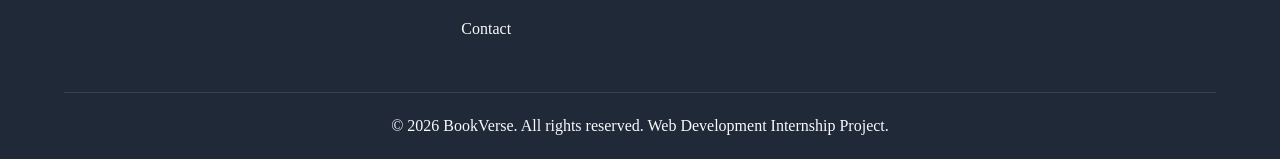
==== commit dff5fe7d: "NEW" ====
--- a/about.html
+++ b/about.html
@@ -56,10 +56,10 @@
             <div>
                 <h2 class="section-title" style="text-align: left; margin-bottom: 20px;">Our Story</h2>
                 <p style="margin-bottom: 20px; font-size: 1.1rem; color: var(--color-text-muted);">Founded recently in 2026, BookVerse started with a simple idea: to make reading accessible and enjoyable for everyone. We believe that every book holds a universe of knowledge, and we aim to connect readers with stories that inspire, educate, and entertain.</p>
-                <h3 style="margin-bottom: 15px; color: var(--color-primary);">Mission & Vision</h3>
+                <h3 style="margin-bottom: 15px; color: var(--color-secondary);">Mission & Vision</h3>
                 <p style="margin-bottom: 20px; color: var(--color-text-muted);">Our mission is to foster a global community of readers by offering a diverse collection of books and creating an intuitive, modern platform for discovering new authors. We envision a world where books are cherished and shared continuously.</p>
                 
-                <h3 style="margin-bottom: 15px; color: var(--color-primary);">Why Choose Us?</h3>
+                <h3 style="margin-bottom: 15px; color: var(--color-secondary);">Why Choose Us?</h3>
                 <ul style="list-style: none; margin-bottom: 20px; color: var(--color-text-muted);">
                     <li style="margin-bottom: 10px;"><i class="fas fa-check-circle" style="color: var(--color-secondary); margin-right: 10px;"></i> Vast collection across all genres</li>
                     <li style="margin-bottom: 10px;"><i class="fas fa-check-circle" style="color: var(--color-secondary); margin-right: 10px;"></i> Affordable pricing and frequent discounts</li>
--- a/style.css
+++ b/style.css
@@ -5,13 +5,14 @@
 /* --- CSS Variables & Theme Configuration --- */
 :root {
   /* Light Mode Palette */
-  --color-primary: #10b981; /* Emerald Green */
-  --color-secondary: #111827; /* Black for buttons/accents */
-  --color-bg: #ffffff; /* White */
-  --color-surface: #f3f4f6; /* Ash (Light Gray) */
-  --color-text: #000000; /* Black */
-  --color-text-muted: #6b7280; /* Ash Gray */
-  --color-border: #e5e7eb;
+  --color-primary: #6366F1; /* Premium Indigo */
+  --color-secondary: #F43F5E; /* Vibrant Rose */
+  --color-bg: #F8FAFC; /* Crisp Slate Background */
+  --bg-gradient: linear-gradient(135deg, #FFFFFF 0%, #F1F5F9 100%);
+  --color-surface: #FFFFFF; /* Pure White Cards */
+  --color-text: #0F172A; /* Rich Slate text */
+  --color-text-muted: #64748B; /* Cool Gray */
+  --color-border: #E2E8F0;
   
   /* Shared values */
   --font-title: 'Fruktur', system-ui, -apple-system, sans-serif;
@@ -28,6 +29,7 @@
   --color-primary: #8b5cf6; /* Violet */
   --color-secondary: #8b5cf6; /* Violet for buttons/accents */
   --color-bg: #000000; /* Deep Black */
+  --bg-gradient: none;
   --color-surface: #111827; /* Dark Ash */
   --color-text: #f3f4f6; /* Light Ash/White */
   --color-text-muted: #9ca3af; /* Ash Gray */
@@ -48,6 +50,8 @@
 body {
   font-family: var(--font-content);
   background-color: var(--color-bg);
+  background-image: var(--bg-gradient);
+  background-attachment: fixed;
   color: var(--color-text);
   line-height: 1.6;
   transition: background-color var(--transition-speed), color var(--transition-speed);
